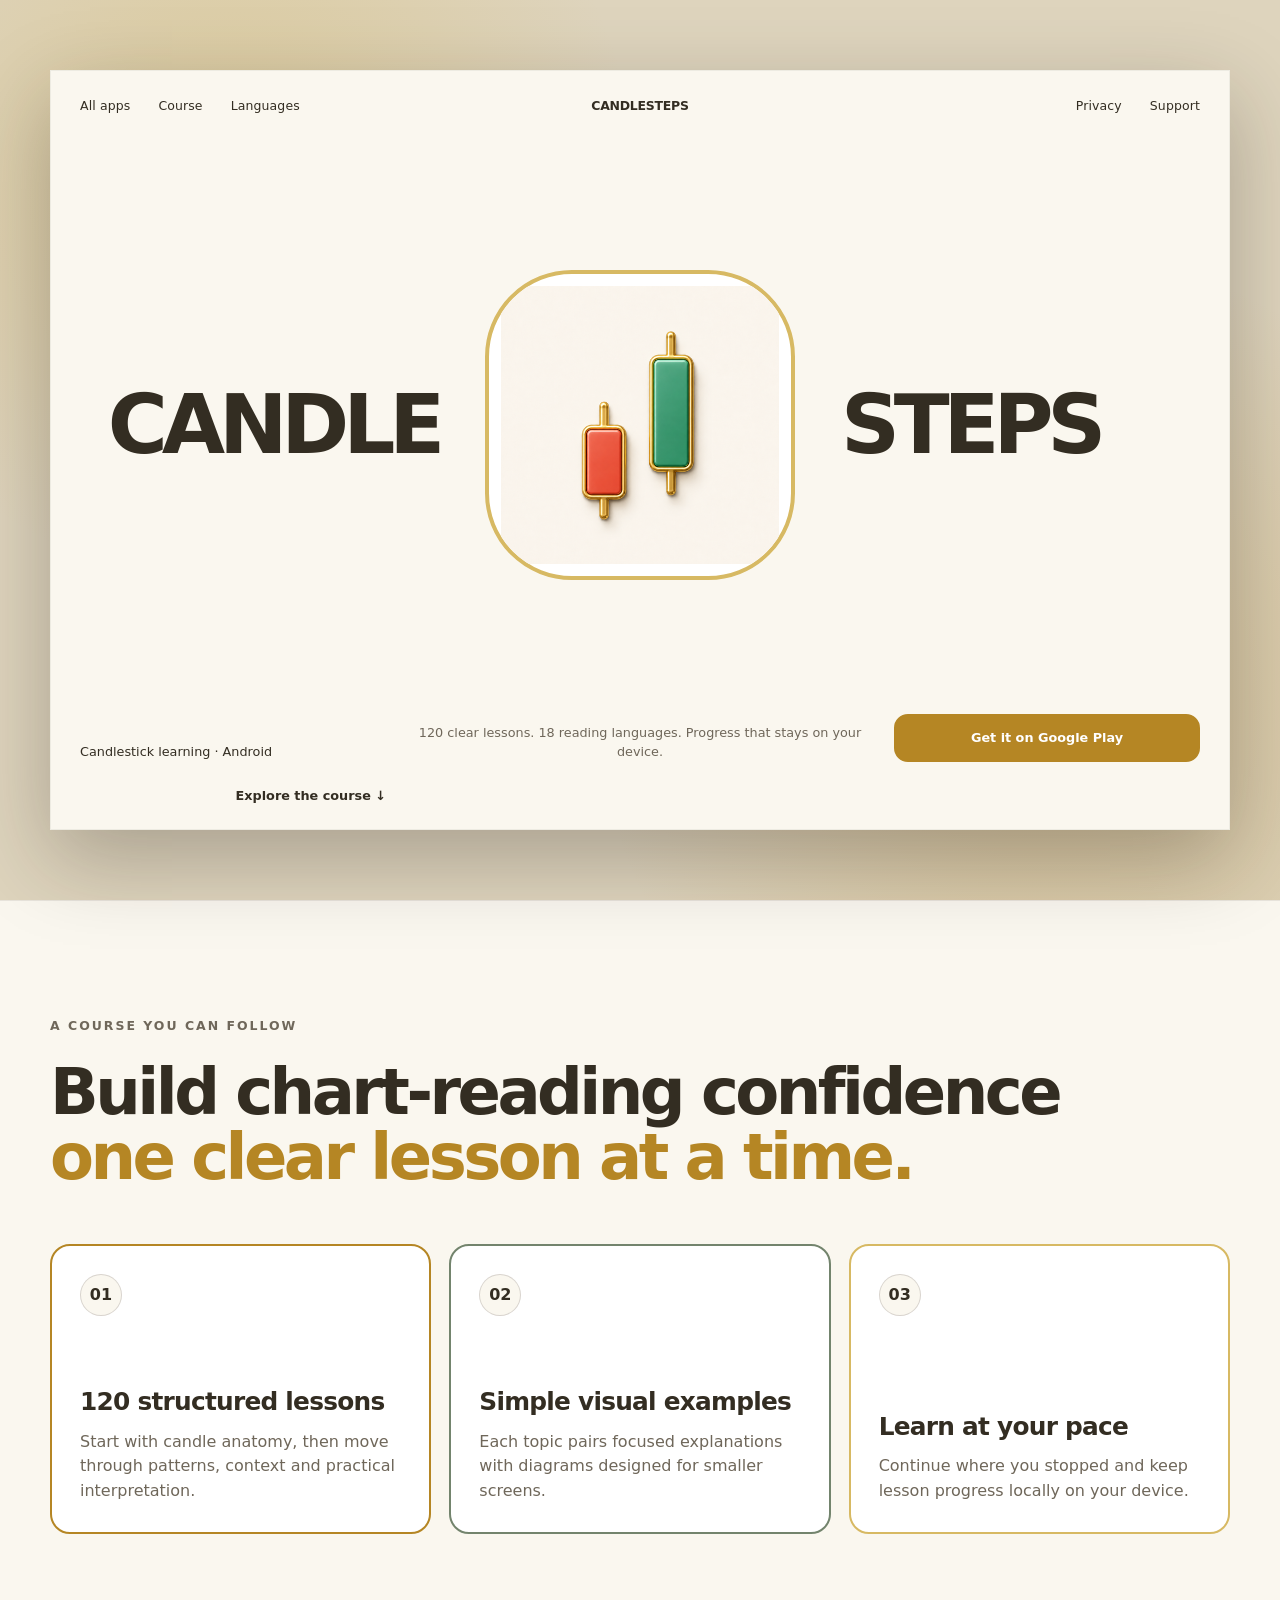
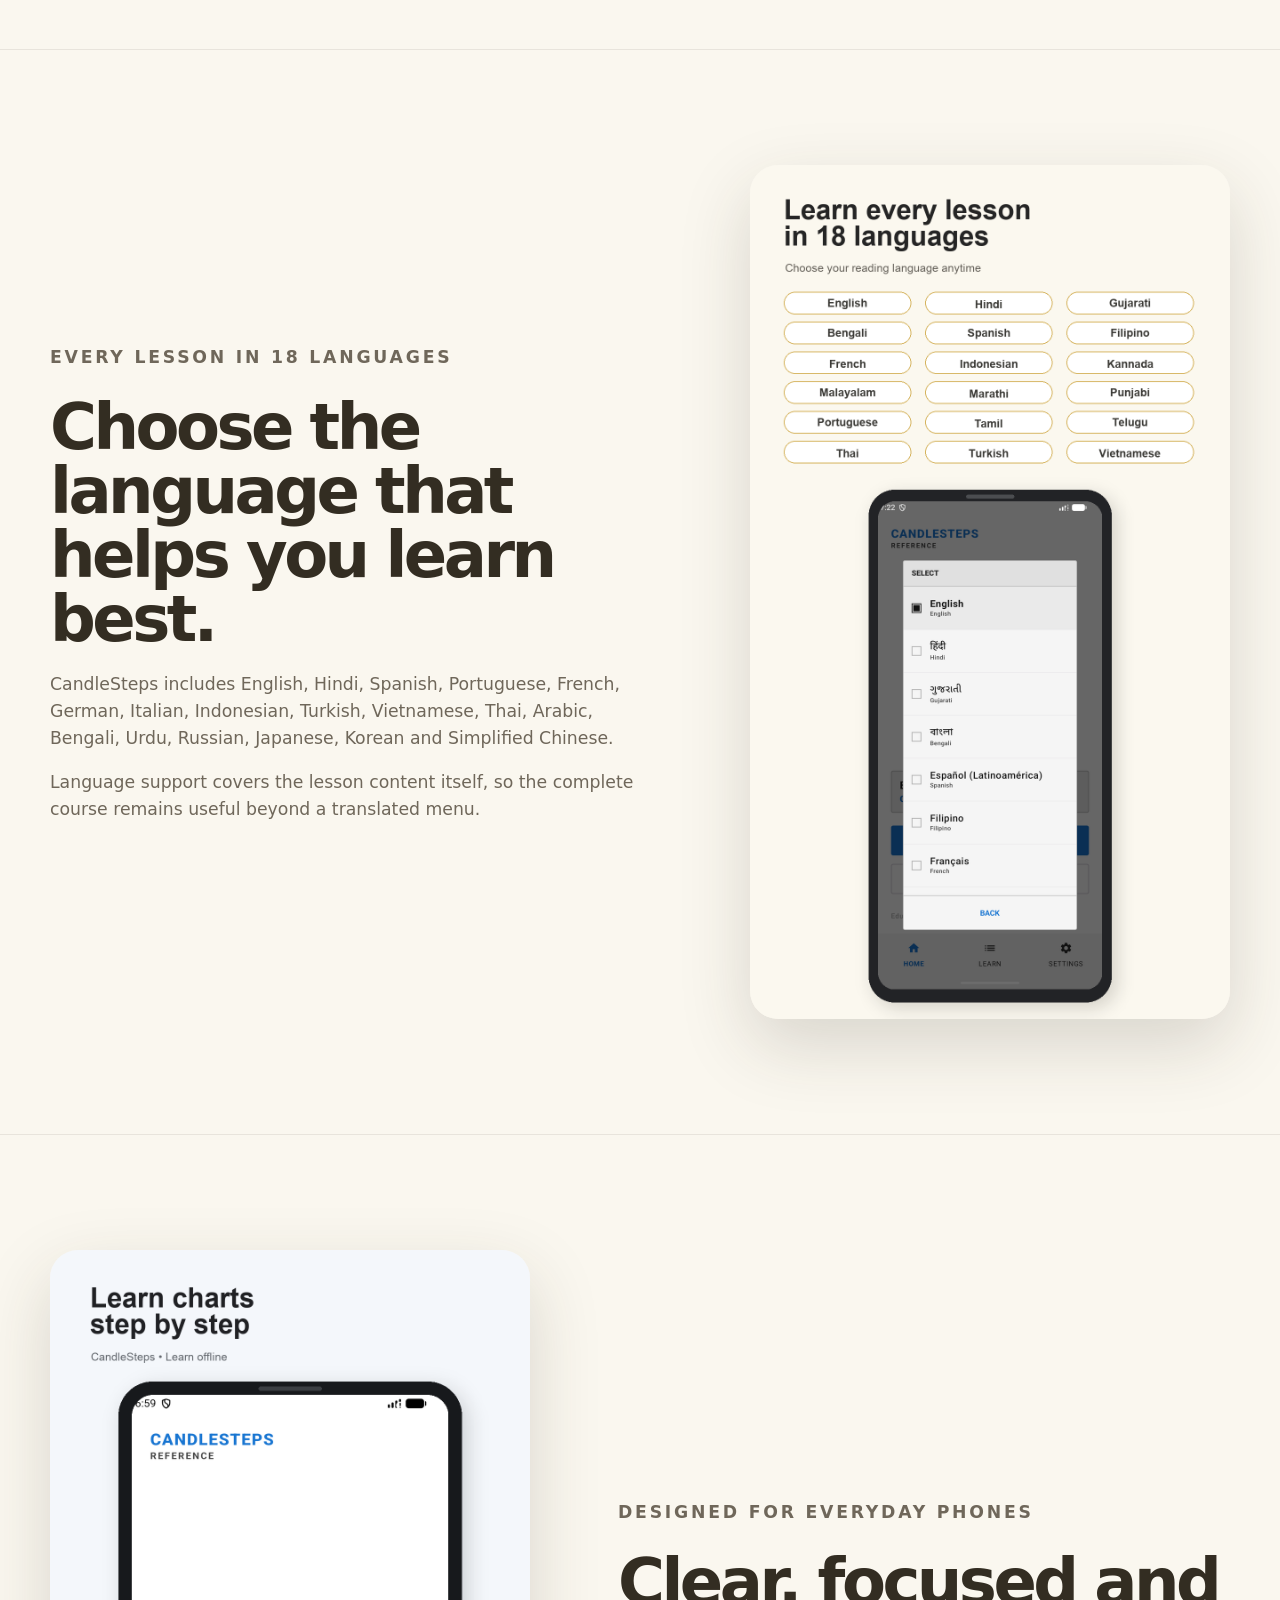
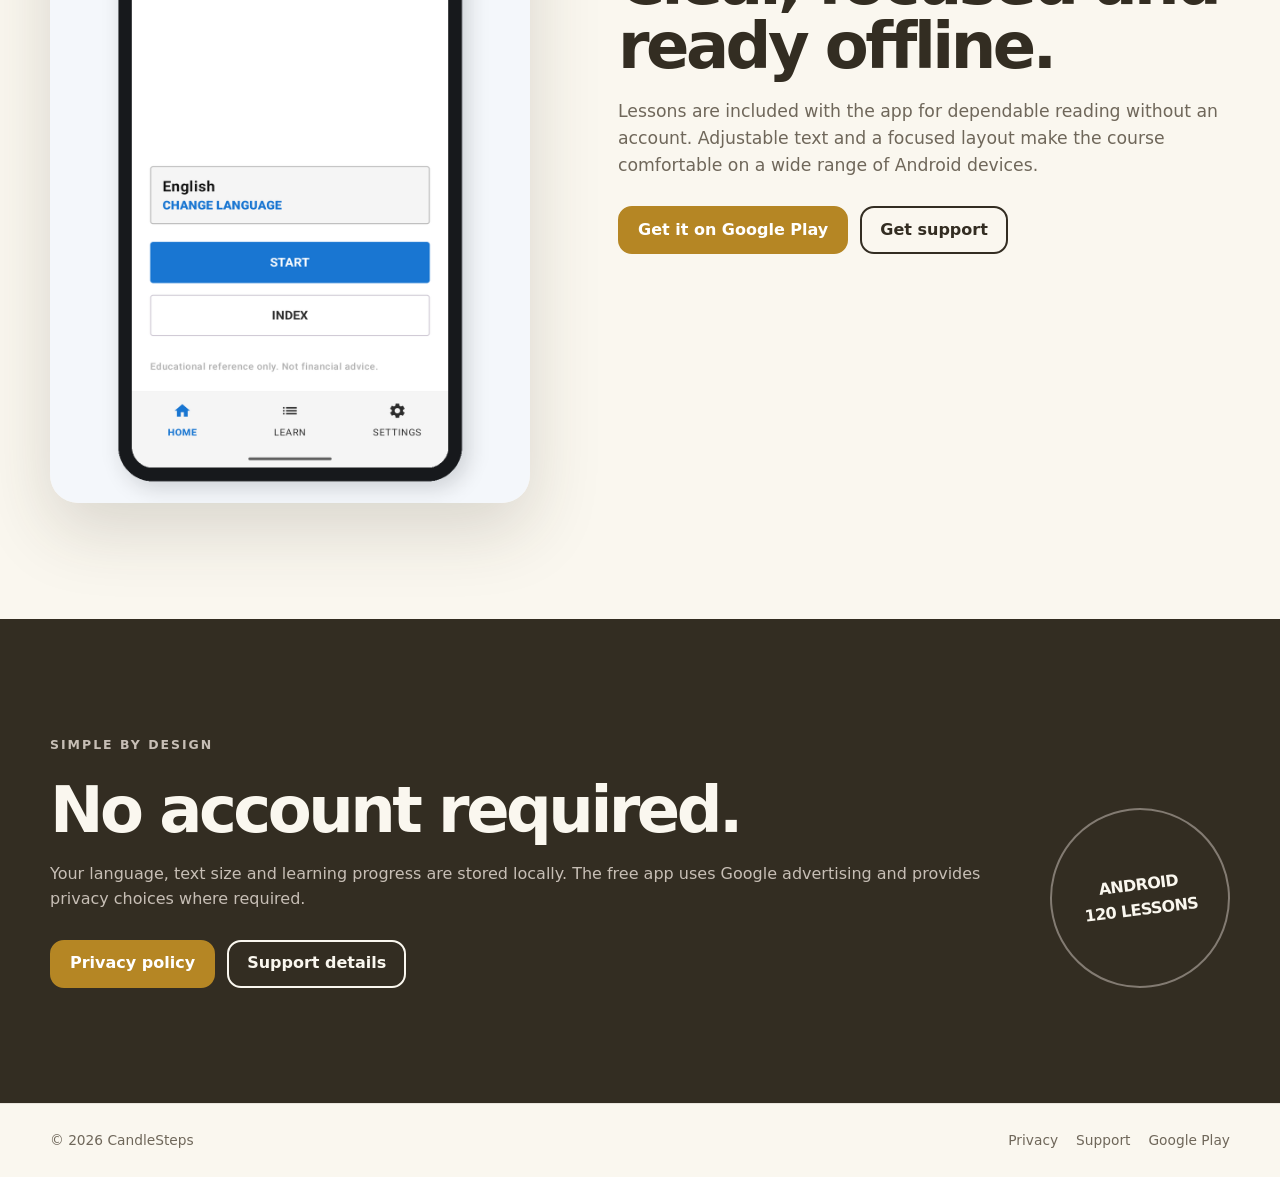
==== candle-steps/index.html @ 795949ad "Finished the CandleSteps website page. It contains: - Updated main index.html - CandleSteps landin" ====
<!doctype html>
<html lang="en">
<head>
  <meta charset="utf-8">
  <meta name="viewport" content="width=device-width, initial-scale=1">
  <meta name="theme-color" content="#FAF7EF">
  <meta name="description" content="CandleSteps is a step-by-step candlestick chart learning guide with 120 lessons in 18 languages.">
  <meta property="og:title" content="CandleSteps">
  <meta property="og:description" content="Learn candlestick charts through 120 clear lessons in 18 languages.">
  <meta property="og:type" content="website">
  <meta property="og:image" content="assets/images/og-card.png">
  <title>CandleSteps — Candlestick charts made clear</title>
  <link rel="icon" href="assets/images/favicon-32.png" sizes="32x32">
  <link rel="apple-touch-icon" href="assets/images/apple-touch-icon.png">
  <link rel="manifest" href="site.webmanifest">
  <link rel="stylesheet" href="assets/css/styles.css">
</head>
<body>
  <a class="skip-link" href="#main">Skip to content</a>
  <main id="main">
    <section class="hero-shell" aria-labelledby="hero-title">
      <div class="hero-card">
        <nav class="topbar" aria-label="Primary navigation">
          <div class="nav-left"><a href="../index.html">All apps</a><a href="#course">Course</a><a href="#languages">Languages</a></div>
          <a class="brand-mini" href="index.html" aria-label="CandleSteps home">CANDLESTEPS</a>
          <button class="menu-button" type="button" data-menu aria-expanded="false" aria-label="Toggle navigation">Menu</button>
          <div class="nav-right"><a href="privacy.html">Privacy</a><a href="support.html">Support</a></div>
        </nav>

        <div class="hero-center">
          <h1 id="hero-title" class="hero-word">CANDLE</h1>
          <div class="icon-stage" aria-hidden="true"><img src="assets/images/app-mark.png" alt=""></div>
          <p class="hero-word" aria-hidden="true">STEPS</p>
        </div>

        <div class="hero-foot">
          <p>Candlestick learning · Android</p>
          <p class="center-note">120 clear lessons. 18 reading languages. Progress that stays on your device.</p>
          <a class="button button-primary hero-download" href="https://play.google.com/store/apps/details?id=com.manan.candlesteps" target="_blank" rel="noopener">Get it on Google Play</a>
          <a class="discover" href="#course">Explore the course ↓</a>
        </div>
      </div>
    </section>

    <section class="section" id="course">
      <div class="section-inner">
        <p class="eyebrow">A course you can follow</p>
        <p class="display-copy">Build chart-reading confidence <em>one clear lesson at a time.</em></p>
        <div class="feature-grid">
          <article class="feature-card"><span class="feature-number">01</span><div><h3>120 structured lessons</h3><p>Start with candle anatomy, then move through patterns, context and practical interpretation.</p></div></article>
          <article class="feature-card"><span class="feature-number">02</span><div><h3>Simple visual examples</h3><p>Each topic pairs focused explanations with diagrams designed for smaller screens.</p></div></article>
          <article class="feature-card"><span class="feature-number">03</span><div><h3>Learn at your pace</h3><p>Continue where you stopped and keep lesson progress locally on your device.</p></div></article>
        </div>
      </div>
    </section>

    <section class="section" id="languages">
      <div class="section-inner showcase">
        <div class="showcase-copy">
          <p class="eyebrow">Every lesson in 18 languages</p>
          <h2>Choose the language that helps you learn best.</h2>
          <p>CandleSteps includes English, Hindi, Spanish, Portuguese, French, German, Italian, Indonesian, Turkish, Vietnamese, Thai, Arabic, Bengali, Urdu, Russian, Japanese, Korean and Simplified Chinese.</p>
          <p>Language support covers the lesson content itself, so the complete course remains useful beyond a translated menu.</p>
        </div>
        <img class="preview-art" src="assets/images/language-preview.png" alt="CandleSteps language selection shown inside a phone mockup">
      </div>
    </section>

    <section class="section">
      <div class="section-inner showcase reverse">
        <img class="preview-art" src="assets/images/lesson-preview.png" alt="CandleSteps lesson screen shown inside a phone mockup">
        <div class="showcase-copy">
          <p class="eyebrow">Designed for everyday phones</p>
          <h2>Clear, focused and ready offline.</h2>
          <p>Lessons are included with the app for dependable reading without an account. Adjustable text and a focused layout make the course comfortable on a wide range of Android devices.</p>
          <div class="button-row"><a class="button button-primary" href="https://play.google.com/store/apps/details?id=com.manan.candlesteps" target="_blank" rel="noopener">Get it on Google Play</a><a class="button button-secondary" href="support.html">Get support</a></div>
        </div>
      </div>
    </section>

    <section class="section privacy-band">
      <div class="section-inner privacy-layout">
        <div><p class="eyebrow">Simple by design</p><h2 class="simple-title">No account required.</h2><p>Your language, text size and learning progress are stored locally. The free app uses Google advertising and provides privacy choices where required.</p><div class="button-row"><a class="button button-primary" href="privacy.html">Privacy policy</a><a class="button button-secondary" href="support.html">Support details</a></div></div>
        <div class="status-mark" aria-label="Available for Android">ANDROID<br>120 LESSONS</div>
      </div>
    </section>
  </main>

  <footer class="site-footer"><div class="footer-inner"><span>© <span data-year></span> CandleSteps</span><div class="footer-links"><a href="privacy.html">Privacy</a><a href="support.html">Support</a><a href="https://play.google.com/store/apps/details?id=com.manan.candlesteps" target="_blank" rel="noopener">Google Play</a></div></div></footer>
  <script src="assets/js/main.js"></script>
</body>
</html>
---- candle-steps/assets/css/styles.css ----
:root {
  --cream: #FAF7EF;
  --surface: #FFFFFF;
  --ink: #332D22;
  --rose: #B58624;
  --tan: #D7B963;
  --yellow: #E9CD77;
  --green: #73846D;
  --secondary: #6F675A;
  --error: #9B2C2C;
  --line: rgba(45, 36, 31, 0.16);
  --soft-line: rgba(45, 36, 31, 0.09);
  --shadow: 0 28px 80px rgba(27, 21, 18, 0.28);
  --max: 1180px;
}

* { box-sizing: border-box; }
html { scroll-behavior: smooth; }
body {
  margin: 0;
  color: var(--ink);
  background: var(--cream);
  font-family: Inter, ui-sans-serif, system-ui, -apple-system, BlinkMacSystemFont, "Segoe UI", sans-serif;
  line-height: 1.55;
  text-rendering: optimizeLegibility;
}
img { max-width: 100%; display: block; }
a { color: inherit; }
button, input, textarea { font: inherit; }

.skip-link {
  position: fixed;
  left: 16px;
  top: 12px;
  z-index: 1000;
  padding: 10px 14px;
  background: var(--surface);
  border: 2px solid var(--ink);
  border-radius: 10px;
  transform: translateY(-160%);
}
.skip-link:focus { transform: translateY(0); }

.hero-shell {
  min-height: 100svh;
  padding: clamp(18px, 3vw, 52px);
  display: grid;
  place-items: center;
  background:
    radial-gradient(circle at 18% 20%, rgba(215,185,99,.38), transparent 32%),
    radial-gradient(circle at 82% 78%, rgba(181,134,36,.25), transparent 36%),
    #DED4BD;
}

.hero-card {
  width: min(var(--max), 100%);
  min-height: min(760px, calc(100svh - 64px));
  padding: 26px 30px 24px;
  background: var(--cream);
  box-shadow: var(--shadow);
  display: grid;
  grid-template-rows: auto 1fr auto;
  overflow: hidden;
  position: relative;
}

.hero-card::after {
  content: "";
  position: absolute;
  inset: 0;
  pointer-events: none;
  border: 1px solid rgba(45,36,31,.06);
}

.topbar {
  display: grid;
  grid-template-columns: 1fr auto 1fr;
  align-items: center;
  gap: 24px;
  font-size: .78rem;
  letter-spacing: .01em;
}
.nav-left, .nav-right { display: flex; gap: 28px; align-items: center; }
.nav-right { justify-content: flex-end; }
.brand-mini { font-weight: 800; letter-spacing: -.02em; }
.topbar a { text-decoration: none; }
.topbar a:hover, .topbar a:focus-visible { color: var(--rose); }
.menu-button { display: none; }

.hero-center {
  align-self: center;
  display: grid;
  grid-template-columns: minmax(0, 1fr) minmax(200px, 310px) minmax(0, 1fr);
  align-items: center;
  gap: clamp(18px, 4vw, 46px);
  padding: 54px 8px 34px;
}
.hero-word {
  margin: 0;
  font-size: clamp(3.2rem, 6.4vw, 7.1rem);
  line-height: .86;
  letter-spacing: -.075em;
  font-weight: 900;
  white-space: nowrap;
}
.hero-word:first-child { text-align: right; }
.hero-word:last-child { text-align: left; }

.icon-stage {
  aspect-ratio: 1;
  border-radius: 28%;
  background: var(--surface);
  border: 4px solid var(--tan);
  display: grid;
  place-items: center;
  position: relative;
  overflow: hidden;
}
.icon-stage::before {
  content: "";
  position: absolute;
  inset: 14%;
  border-radius: 24%;
  background: rgba(181,134,36,.08);
}
.icon-stage img { width: 92%; position: relative; z-index: 1; }

.hero-foot {
  display: grid;
  grid-template-columns: 1fr minmax(260px, 460px) 1fr;
  gap: 24px;
  align-items: end;
  font-size: .8rem;
}
.hero-foot p { margin: 0; }
.hero-foot .center-note { text-align: center; color: var(--secondary); }
.hero-foot .discover { text-align: right; text-decoration: none; font-weight: 650; }
.hero-foot .discover:hover { color: var(--rose); }

.section {
  padding: clamp(76px, 9vw, 128px) 24px;
  border-top: 1px solid var(--soft-line);
}
.section-inner { width: min(var(--max), 100%); margin: 0 auto; }
.eyebrow {
  margin: 0 0 24px;
  color: var(--secondary);
  font-size: .78rem;
  font-weight: 750;
  letter-spacing: .16em;
  text-transform: uppercase;
}
.display-copy {
  margin: 0;
  max-width: 1050px;
  font-size: clamp(2.4rem, 5vw, 5.6rem);
  line-height: 1.02;
  letter-spacing: -.055em;
  font-weight: 820;
}
.display-copy em { color: var(--rose); font-style: normal; }

.feature-grid {
  margin-top: 54px;
  display: grid;
  grid-template-columns: repeat(3, minmax(0, 1fr));
  gap: 18px;
}
.feature-card {
  min-height: 290px;
  padding: 28px;
  border: 2px solid var(--ink);
  border-radius: 20px;
  background: var(--surface);
  display: flex;
  flex-direction: column;
  justify-content: space-between;
}
.feature-number {
  width: 42px;
  height: 42px;
  border-radius: 50%;
  display: grid;
  place-items: center;
  background: var(--cream);
  border: 1px solid var(--line);
  font-weight: 800;
}
.feature-card h3 { margin: 44px 0 8px; font-size: 1.55rem; letter-spacing: -.03em; }
.feature-card p { margin: 0; color: var(--secondary); }
.feature-card:nth-child(1) { border-color: var(--rose); }
.feature-card:nth-child(2) { border-color: var(--green); }
.feature-card:nth-child(3) { border-color: var(--tan); }

.workflow {
  display: grid;
  grid-template-columns: 1.1fr .9fr;
  gap: clamp(34px, 7vw, 84px);
  align-items: center;
}
.workflow-copy h2, .simple-title {
  margin: 0 0 20px;
  font-size: clamp(2.5rem, 5vw, 5rem);
  line-height: 1;
  letter-spacing: -.055em;
}
.workflow-copy p { max-width: 620px; color: var(--secondary); font-size: 1.08rem; }
.date-board {
  background: var(--surface);
  border: 2px solid var(--ink);
  border-radius: 24px;
  overflow: hidden;
}
.date-board-head {
  padding: 18px 20px;
  display: flex;
  justify-content: space-between;
  gap: 16px;
  align-items: center;
  background: rgba(196,168,128,.20);
  border-bottom: 1px solid var(--line);
  font-weight: 800;
}
.date-row {
  padding: 18px 20px;
  display: grid;
  grid-template-columns: 1fr auto;
  gap: 16px;
  border-bottom: 1px solid var(--soft-line);
}
.date-row:last-child { border-bottom: 0; }
.date-row span { color: var(--secondary); font-size: .88rem; }
.date-row strong:last-child { font-size: 1.25rem; }

.privacy-band {
  background: var(--ink);
  color: var(--cream);
}
.privacy-band .eyebrow, .privacy-band p { color: rgba(251,241,234,.74); }
.privacy-layout {
  display: grid;
  grid-template-columns: 1fr auto;
  gap: 48px;
  align-items: end;
}
.button-row { display: flex; gap: 12px; flex-wrap: wrap; margin-top: 28px; }
.button {
  display: inline-flex;
  justify-content: center;
  align-items: center;
  min-height: 48px;
  padding: 0 18px;
  border: 2px solid currentColor;
  border-radius: 14px;
  font-weight: 750;
  text-decoration: none;
}
.button-primary { background: var(--rose); color: var(--surface); border-color: var(--rose); }
.button-secondary { color: inherit; }
.button:hover { transform: translateY(-1px); }
.status-mark {
  width: 180px;
  height: 180px;
  border-radius: 50%;
  border: 2px solid rgba(251,241,234,.4);
  display: grid;
  place-items: center;
  font-weight: 900;
  letter-spacing: -.04em;
  text-align: center;
  color: var(--cream);
  transform: rotate(-7deg);
}

.site-footer {
  padding: 26px 24px;
  border-top: 1px solid var(--soft-line);
}
.footer-inner {
  width: min(var(--max), 100%);
  margin: 0 auto;
  display: flex;
  justify-content: space-between;
  align-items: center;
  gap: 24px;
  color: var(--secondary);
  font-size: .86rem;
}
.footer-links { display: flex; gap: 18px; flex-wrap: wrap; }
.footer-links a { text-decoration: none; }
.footer-links a:hover { color: var(--rose); }

/* Interior pages */
.page-shell { min-height: 100svh; background: var(--cream); }
.page-header {
  position: sticky;
  top: 0;
  z-index: 20;
  background: rgba(251,241,234,.94);
  backdrop-filter: blur(12px);
  border-bottom: 1px solid var(--soft-line);
}
.page-header-inner {
  width: min(var(--max), 100%);
  margin: 0 auto;
  padding: 14px 24px;
  display: flex;
  justify-content: space-between;
  align-items: center;
  gap: 18px;
}
.page-brand { display: flex; align-items: center; gap: 10px; text-decoration: none; font-weight: 850; }
.page-brand img { width: 42px; height: 42px; border-radius: 12px; }
.page-nav { display: flex; gap: 20px; }
.page-nav a { text-decoration: none; color: var(--secondary); }
.page-nav a:hover { color: var(--rose); }
.page-main { width: min(900px, calc(100% - 40px)); margin: 0 auto; padding: 76px 0 110px; }
.page-kicker { color: var(--rose); font-weight: 800; text-transform: uppercase; letter-spacing: .14em; font-size: .76rem; }
.page-title { margin: 10px 0 20px; font-size: clamp(3rem, 8vw, 6.5rem); line-height: .92; letter-spacing: -.07em; }
.page-lead { max-width: 720px; font-size: 1.18rem; color: var(--secondary); }
.notice {
  margin: 30px 0 48px;
  padding: 18px 20px;
  border-left: 5px solid var(--yellow);
  background: rgba(238,210,83,.18);
}
.prose { max-width: 780px; }
.prose h2 { margin: 54px 0 14px; font-size: 1.65rem; letter-spacing: -.025em; }
.prose h3 { margin: 32px 0 10px; }
.prose p, .prose li { color: var(--secondary); }
.prose a { color: var(--ink); text-decoration-color: var(--rose); text-underline-offset: 3px; }
.prose ul { padding-left: 22px; }
.placeholder {
  display: inline-block;
  padding: 2px 7px;
  border-radius: 6px;
  background: rgba(192,117,125,.15);
  color: var(--error);
  font-weight: 750;
}
.faq { margin-top: 46px; display: grid; gap: 14px; }
.faq details { padding: 20px; border: 1px solid var(--line); border-radius: 16px; background: var(--surface); }
.faq summary { cursor: pointer; font-weight: 800; }
.faq p { margin-bottom: 0; color: var(--secondary); }
.contact-card {
  margin-top: 42px;
  padding: 26px;
  border: 2px solid var(--ink);
  border-radius: 20px;
  background: var(--surface);
}
.contact-card h2 { margin-top: 0; }

.showcase {
  display: grid;
  grid-template-columns: 1fr minmax(280px, 480px);
  gap: clamp(34px, 7vw, 88px);
  align-items: center;
}
.showcase.reverse { grid-template-columns: minmax(280px, 480px) 1fr; }
.showcase-copy h2 {
  margin: 0 0 20px;
  font-size: clamp(2.5rem, 5vw, 5rem);
  line-height: 1;
  letter-spacing: -.055em;
}
.showcase-copy p { max-width: 670px; color: var(--secondary); font-size: 1.08rem; }
.preview-art { width: 100%; border-radius: 28px; box-shadow: 0 26px 70px rgba(51,45,34,.17); }

@media (max-width: 900px) {
  .hero-card { min-height: 720px; }
  .topbar { grid-template-columns: 1fr auto; }
  .brand-mini { grid-column: 1; }
  .menu-button {
    display: inline-flex;
    grid-column: 2;
    justify-self: end;
    border: 0;
    background: transparent;
    color: var(--ink);
    font-weight: 800;
  }
  .nav-left, .nav-right {
    display: none;
    grid-column: 1 / -1;
    flex-direction: column;
    align-items: flex-start;
    gap: 14px;
    padding-top: 12px;
  }
  .topbar.menu-open .nav-left, .topbar.menu-open .nav-right { display: flex; }
  .hero-center { grid-template-columns: 1fr; text-align: center; padding-top: 40px; }
  .hero-word:first-child, .hero-word:last-child { text-align: center; }
  .hero-word { font-size: clamp(4rem, 20vw, 7rem); }
  .icon-stage { width: min(260px, 72vw); justify-self: center; }
  .hero-foot { grid-template-columns: 1fr; text-align: center; }
  .hero-foot .discover { text-align: center; }
  .feature-grid { grid-template-columns: 1fr; }
  .workflow { grid-template-columns: 1fr; }
  .privacy-layout { grid-template-columns: 1fr; }
  .showcase, .showcase.reverse { grid-template-columns: 1fr; }
  .status-mark { width: 140px; height: 140px; }
}

@media (max-width: 560px) {
  .hero-shell { padding: 0; }
  .hero-card { min-height: 100svh; padding: 22px 18px; box-shadow: none; }
  .hero-word { letter-spacing: -.055em; }
  .hero-foot { font-size: .75rem; }
  .section { padding-inline: 18px; }
  .feature-card { min-height: 250px; }
  .page-header-inner { padding-inline: 16px; }
  .page-nav { display: none; }
  .footer-inner { flex-direction: column; align-items: flex-start; }
}

@media (prefers-reduced-motion: reduce) {
  html { scroll-behavior: auto; }
  *, *::before, *::after { transition-duration: .01ms !important; animation-duration: .01ms !important; animation-iteration-count: 1 !important; }
}
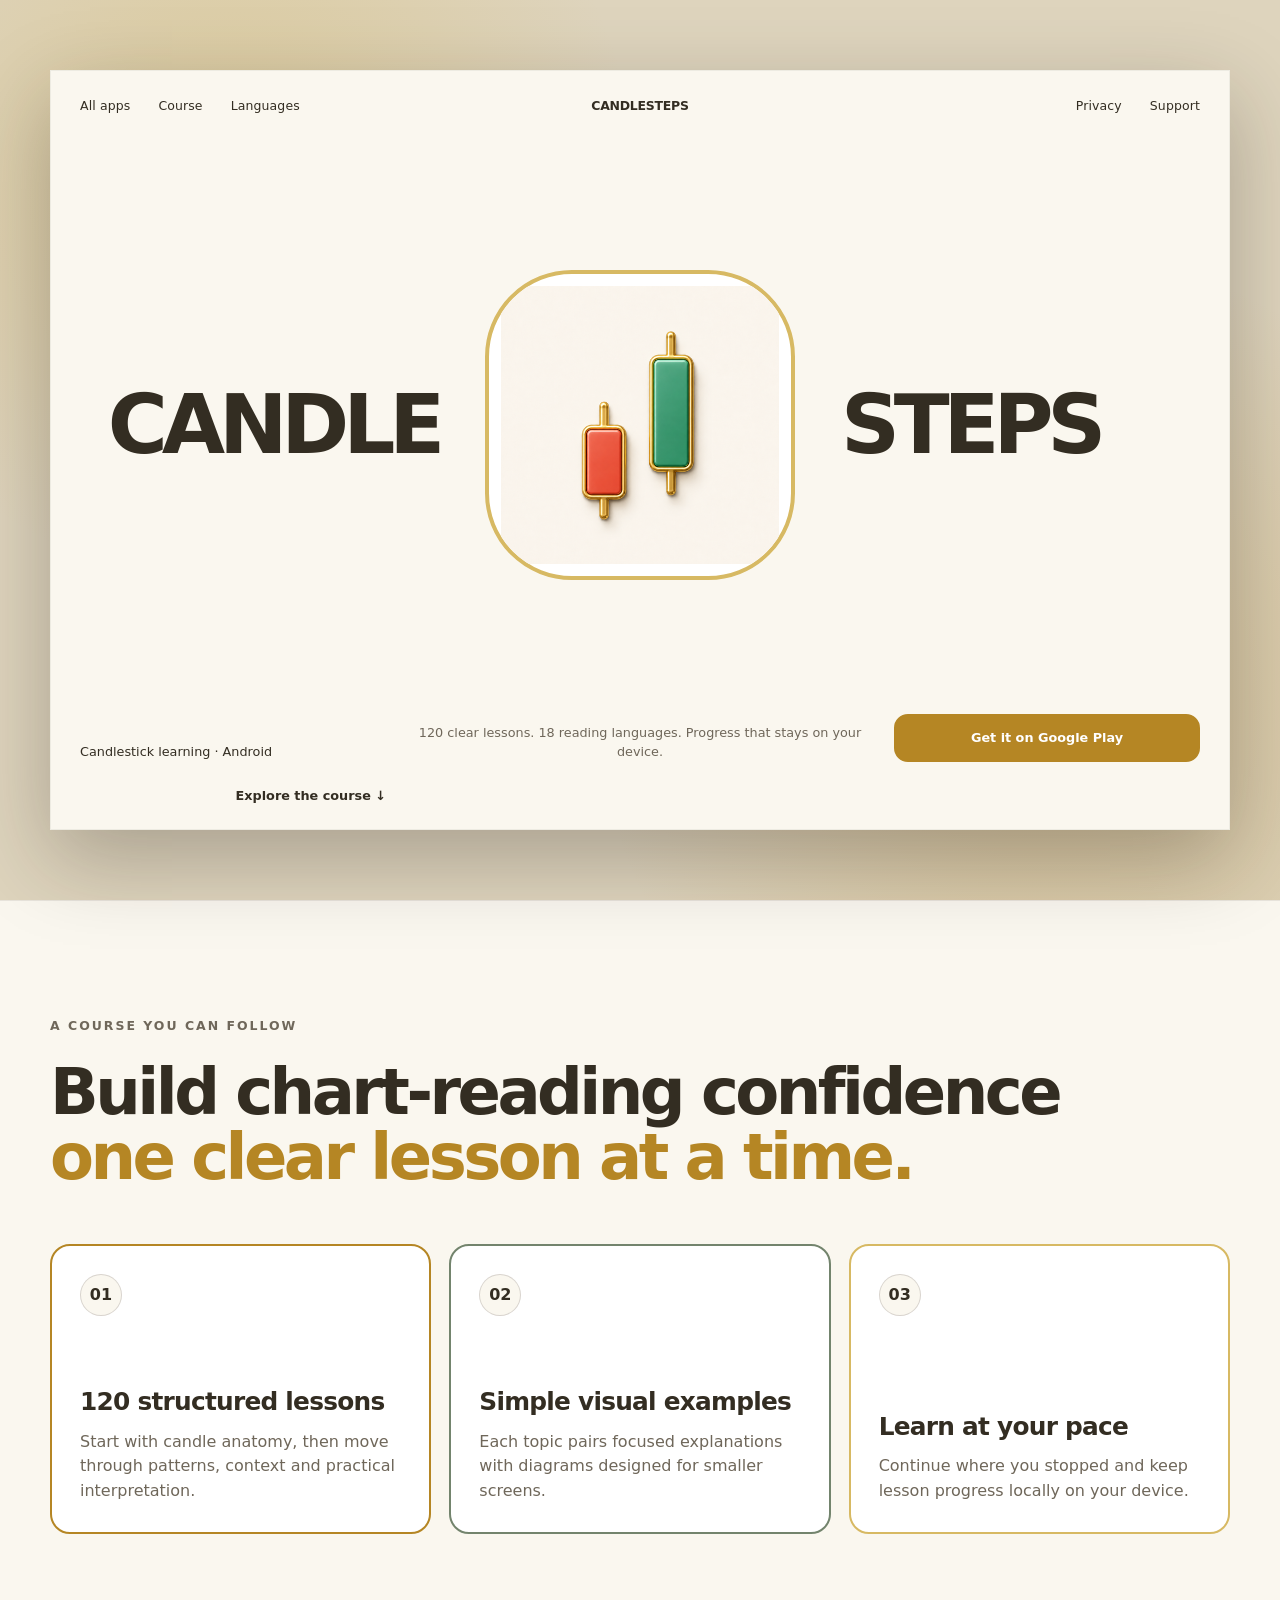
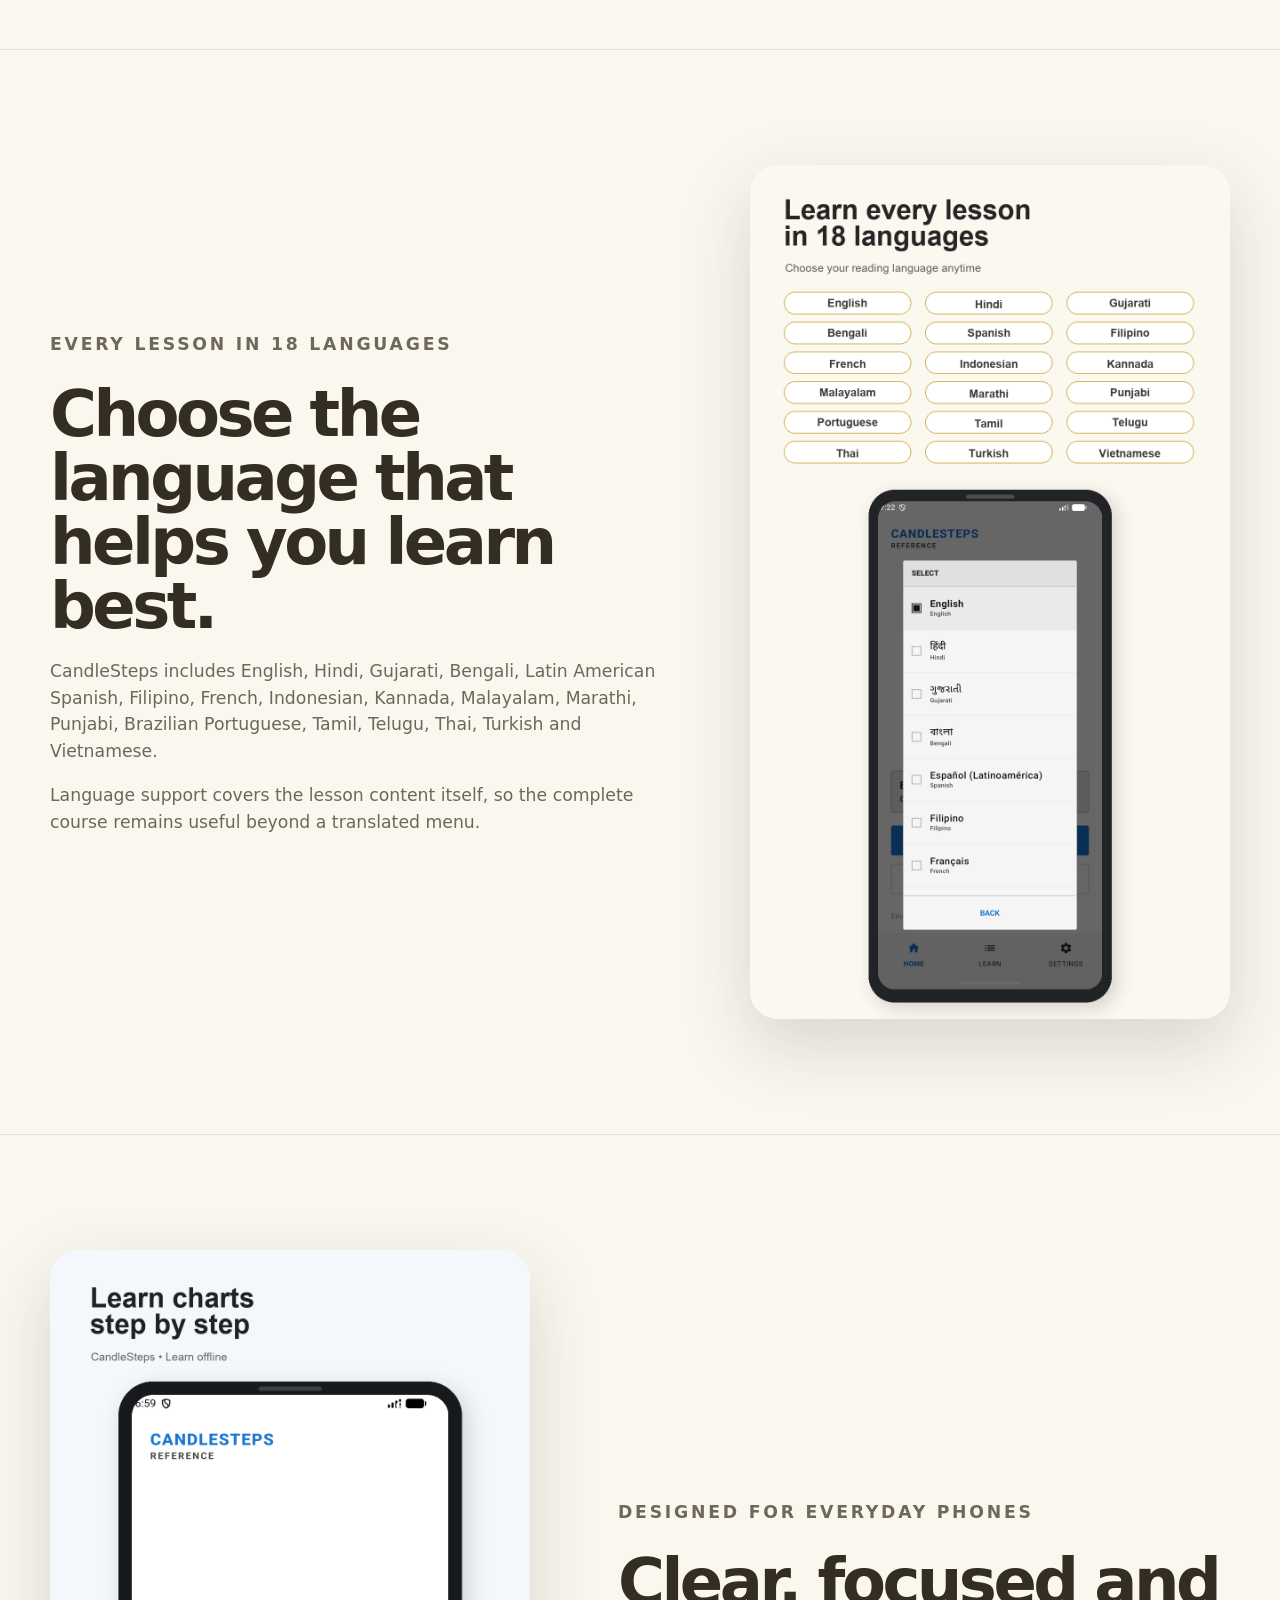
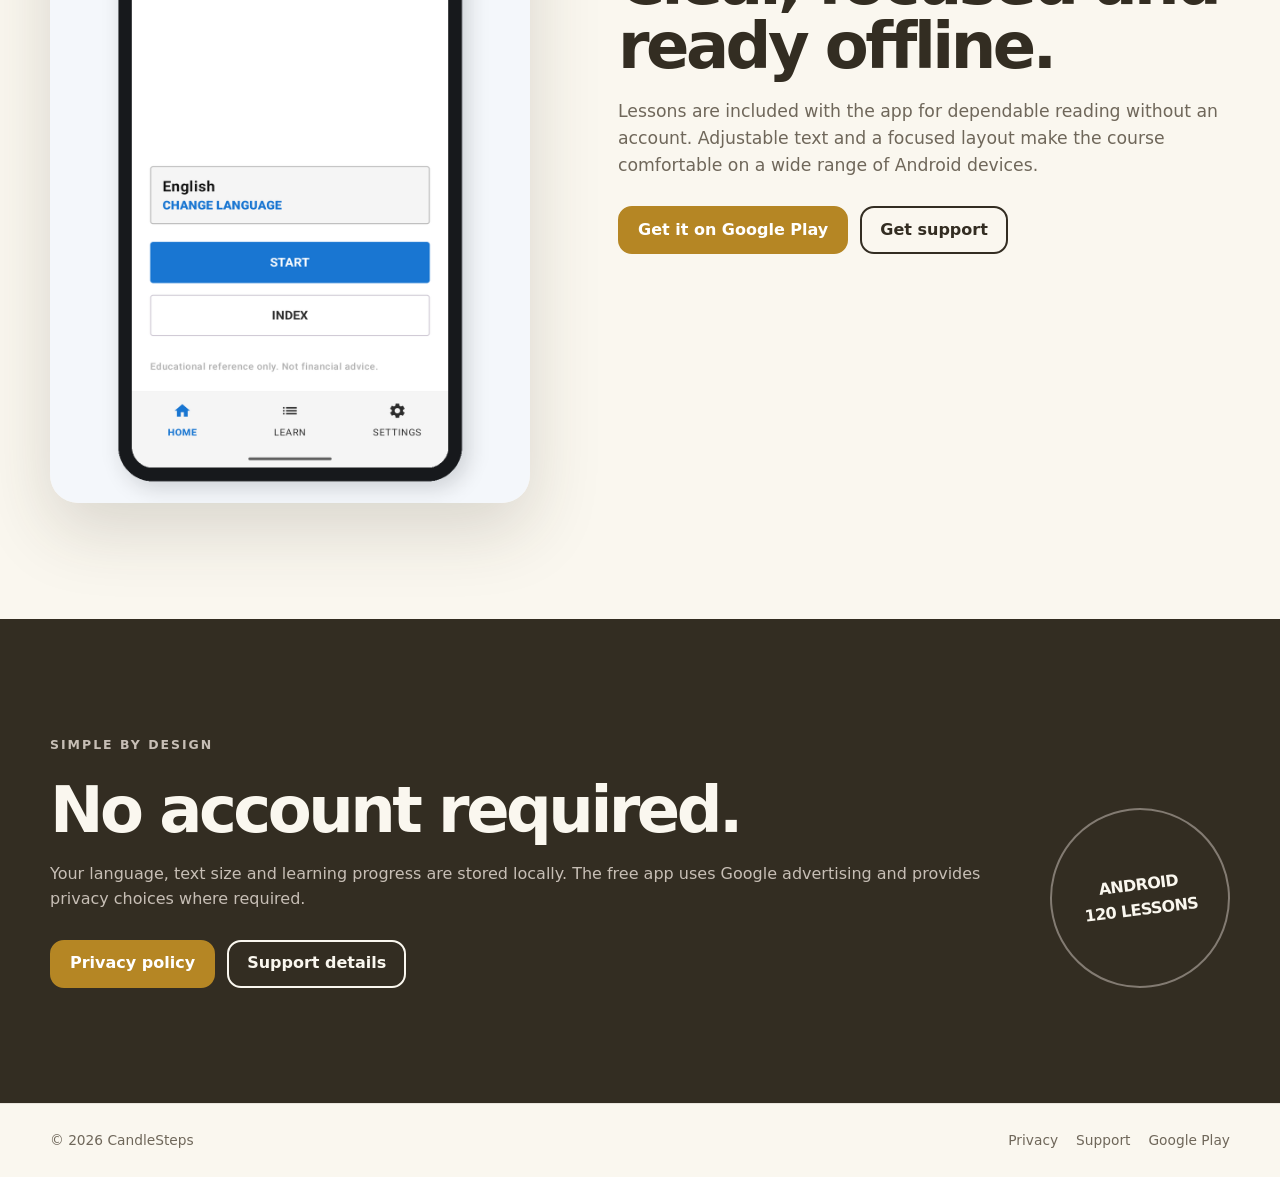
==== commit 9df516a3: "CandleSteps is now live. CandleSteps is marked as live with the correct Play Store links." ====
--- a/candle-steps/index.html
+++ b/candle-steps/index.html
@@ -59,7 +59,7 @@
         <div class="showcase-copy">
           <p class="eyebrow">Every lesson in 18 languages</p>
           <h2>Choose the language that helps you learn best.</h2>
-          <p>CandleSteps includes English, Hindi, Spanish, Portuguese, French, German, Italian, Indonesian, Turkish, Vietnamese, Thai, Arabic, Bengali, Urdu, Russian, Japanese, Korean and Simplified Chinese.</p>
+          <p>CandleSteps includes English, Hindi, Gujarati, Bengali, Latin American Spanish, Filipino, French, Indonesian, Kannada, Malayalam, Marathi, Punjabi, Brazilian Portuguese, Tamil, Telugu, Thai, Turkish and Vietnamese.</p>
           <p>Language support covers the lesson content itself, so the complete course remains useful beyond a translated menu.</p>
         </div>
         <img class="preview-art" src="assets/images/language-preview.png" alt="CandleSteps language selection shown inside a phone mockup">
